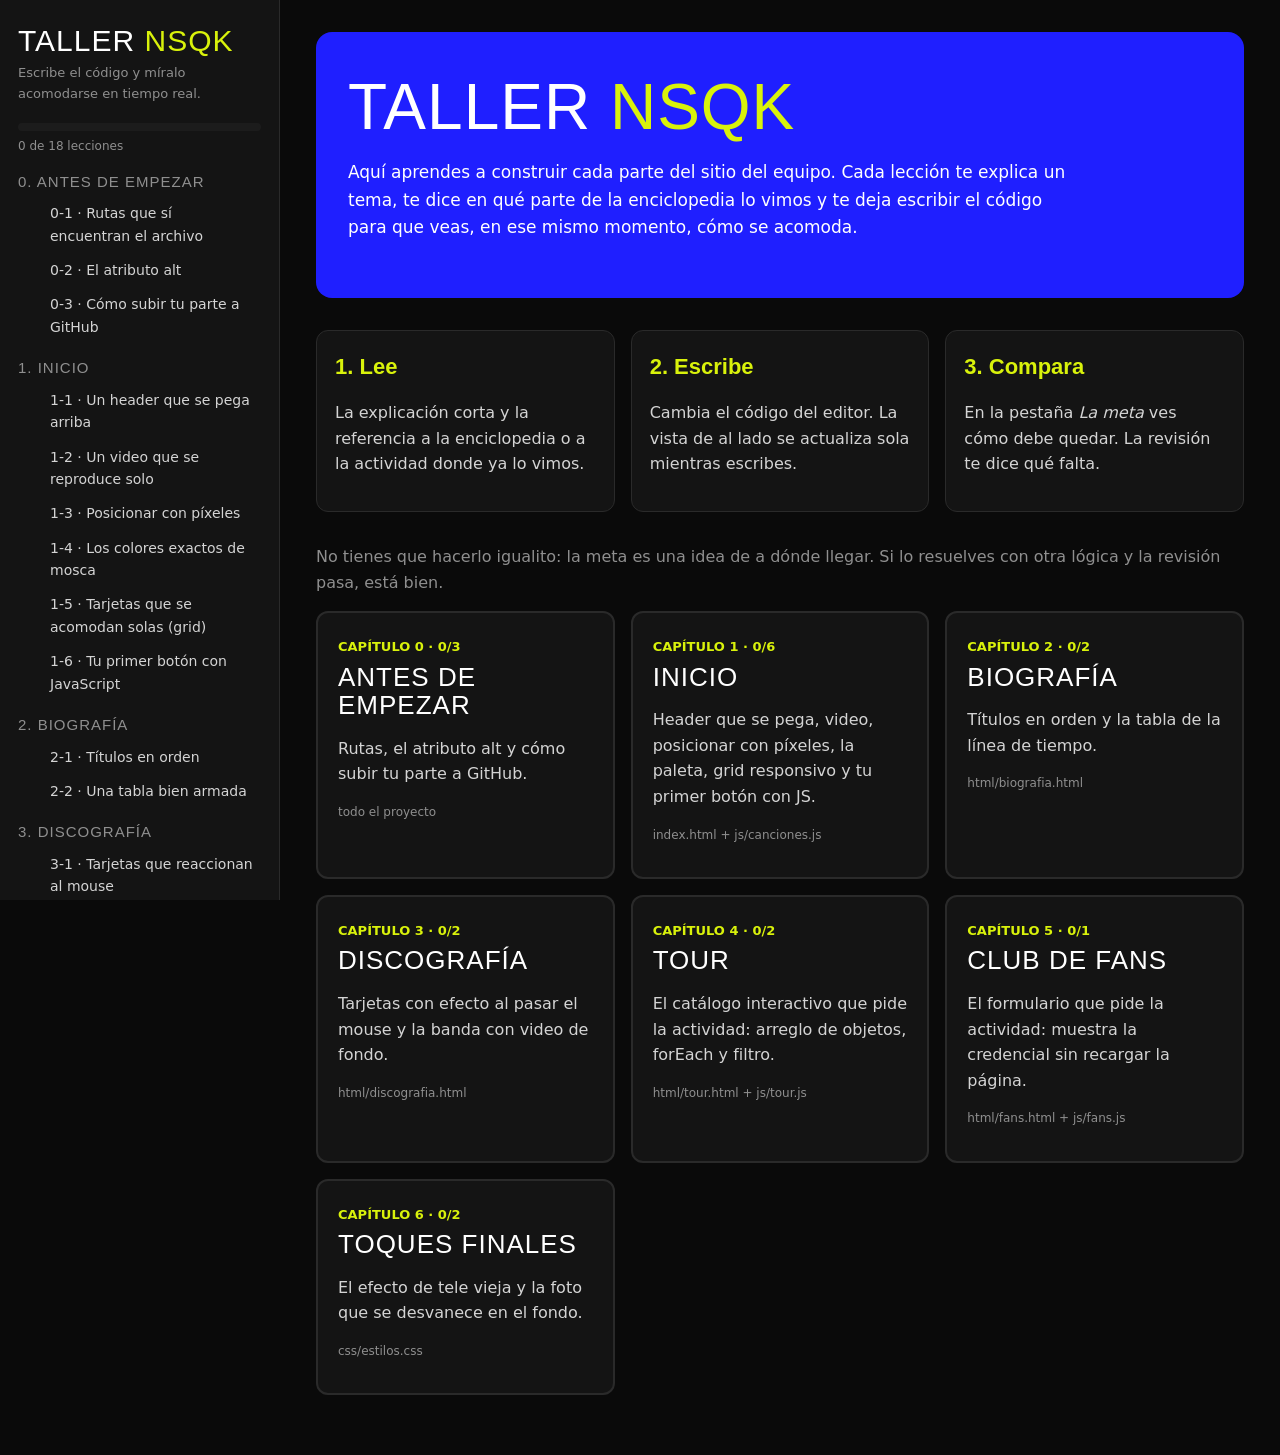
==== index.html @ 5218bdc2 "Taller NSQK: 18 lecciones interactivas para construir el sitio Editor con vista en vivo, la meta de " ====
<!DOCTYPE html>
<html lang="es">
<head>
    <meta charset="UTF-8">
    <meta name="viewport" content="width=device-width, initial-scale=1.0">
    <title>Taller NSQK</title>
    <link rel="stylesheet" href="css/taller.css">
</head>
<body>

    <div class="app">

        <!-- Menu de capitulos y lecciones (lo llena taller.js) -->
        <aside class="lateral" id="lateral">
            <a href="#" class="marca">Taller <span>NSQK</span></a>
            <p class="lema">Escribe el código y míralo acomodarse en tiempo real.</p>
            <div class="progreso">
                <div class="progreso-barra"><div id="progreso-relleno"></div></div>
                <p id="progreso-texto">0 de 0 lecciones</p>
            </div>
            <nav id="menu"></nav>
        </aside>

        <button class="boton-menu" id="boton-menu" type="button">☰ Lecciones</button>

        <main class="contenido" id="contenido"></main>

    </div>

    <script src="js/lecciones.js"></script>
    <script src="js/taller.js"></script>
</body>
</html>
---- css/taller.css ----
/* Taller NSQK: estilos de la herramienta (no del proyecto) */

:root {
    --fondo: #0a0a0a;
    --panel: #141414;
    --panel-2: #1c1c1c;
    --borde: #2a2a2a;
    --texto: #d4d4d4;
    --suave: #8f8f8f;
    --azul: #1f1fff;
    --verde: #d9f20b;
    --rojo: #f87171;
    --bien: #4ade80;
    --codigo: #0d0d14;
}

* { box-sizing: border-box; }

body {
    margin: 0;
    background-color: var(--fondo);
    color: var(--texto);
    font-family: "Segoe UI", system-ui, -apple-system, Arial, sans-serif;
    line-height: 1.6;
}

h1, h2, h3, .marca {
    font-family: Impact, "Arial Narrow Bold", "Arial Black", sans-serif;
    text-transform: uppercase;
    letter-spacing: 1px;
    font-weight: normal;
    color: white;
    line-height: 1.1;
}

a { color: var(--verde); }

code {
    font-family: Consolas, "Cascadia Code", monospace;
    background: var(--panel-2);
    border: 1px solid var(--borde);
    border-radius: 4px;
    padding: 1px 5px;
    font-size: 0.9em;
    color: #f5f5f5;
}

pre {
    background: var(--codigo);
    border: 1px solid var(--borde);
    border-radius: 8px;
    padding: 12px 14px;
    overflow-x: auto;
    font-size: 13px;
    line-height: 1.5;
}

pre code { background: none; border: 0; padding: 0; }

/* ===== Estructura: menu a la izquierda, leccion a la derecha ===== */
.app {
    display: grid;
    grid-template-columns: 280px minmax(0, 1fr);
    min-height: 100vh;
}

.lateral {
    position: sticky;
    top: 0;
    z-index: 20;
    height: 100vh;
    overflow-y: auto;
    background: var(--panel);
    border-right: 1px solid var(--borde);
    padding: 24px 18px;
}

.marca {
    display: block;
    font-size: 30px;
    text-decoration: none;
    color: white;
}

.marca span { color: var(--verde); }

.lema { color: var(--suave); font-size: 13px; margin: 6px 0 18px; }

.progreso-barra {
    height: 8px;
    background: var(--panel-2);
    border-radius: 99px;
    overflow: hidden;
}

#progreso-relleno {
    height: 100%;
    width: 0;
    background: var(--verde);
    transition: width 0.4s;
}

#progreso-texto { font-size: 12px; color: var(--suave); margin: 6px 0 18px; }

.capitulo-menu { margin-bottom: 16px; }

.capitulo-menu h3 {
    font-size: 15px;
    color: var(--suave);
    margin: 0 0 6px;
}

.capitulo-menu a {
    display: flex;
    gap: 8px;
    align-items: baseline;
    padding: 6px 8px;
    border-radius: 6px;
    color: var(--texto);
    text-decoration: none;
    font-size: 14px;
}

.capitulo-menu a:hover { background: var(--panel-2); }
.capitulo-menu a.activa { background: var(--azul); color: white; }
.capitulo-menu .marca-hecha { width: 16px; flex-shrink: 0; color: var(--bien); }

.boton-menu { display: none; }

.contenido {
    padding: 32px 36px 60px;
    min-width: 0;
}

/* ===== Pantalla de inicio ===== */
.portada {
    background: var(--azul);
    border-radius: 16px;
    padding: 40px 32px;
    margin-bottom: 32px;
}

.portada h1 { font-size: 64px; margin: 0; }
.portada h1 span { color: var(--verde); }
.portada p { color: white; max-width: 720px; font-size: 17px; }

.pasos {
    display: grid;
    grid-template-columns: repeat(3, minmax(0, 1fr));
    gap: 16px;
    margin-bottom: 32px;
}

.paso {
    background: var(--panel);
    border: 1px solid var(--borde);
    border-radius: 12px;
    padding: 18px;
}

.paso b { color: var(--verde); font-size: 22px; font-family: Impact, sans-serif; }

.tarjetas-capitulos {
    display: grid;
    grid-template-columns: repeat(auto-fill, minmax(250px, 1fr));
    gap: 16px;
}

.tarjeta-capitulo {
    display: block;
    background: var(--panel);
    border: 2px solid var(--borde);
    border-radius: 12px;
    padding: 20px;
    color: var(--texto);
    text-decoration: none;
    transition: border-color 0.2s, transform 0.2s;
}

.tarjeta-capitulo:hover { border-color: var(--verde); transform: translateY(-4px); }
.tarjeta-capitulo h2 { font-size: 26px; margin: 4px 0 8px; }
.tarjeta-capitulo .numero { color: var(--verde); font-size: 13px; font-weight: bold; text-transform: uppercase; }
.tarjeta-capitulo .archivo { font-size: 12px; color: var(--suave); }

/* ===== Pantalla de leccion ===== */
.encabezado-leccion .ruta-capitulo {
    color: var(--verde);
    font-weight: bold;
    font-size: 13px;
    text-transform: uppercase;
    letter-spacing: 1px;
}

.encabezado-leccion h1 { font-size: 44px; margin: 4px 0 20px; }

.leccion {
    display: grid;
    grid-template-columns: minmax(0, 1fr) minmax(0, 1fr);
    gap: 28px;
    align-items: start;
}

.leccion.solo-lectura { grid-template-columns: minmax(0, 820px); }

.columna-vista {
    position: sticky;
    top: 20px;
    z-index: 5;
}

.caja {
    background: var(--panel);
    border: 1px solid var(--borde);
    border-radius: 12px;
    padding: 18px 20px;
    margin-bottom: 18px;
}

.caja h2 { font-size: 20px; margin: 0 0 10px; }
.caja p:first-of-type { margin-top: 0; }

.caja-referencia { border-left: 4px solid var(--azul); }
.caja-referencia ul { margin: 0; padding-left: 20px; font-size: 14px; }

.caja-tarea { border-left: 4px solid var(--verde); }

.pistas summary { cursor: pointer; color: var(--verde); font-weight: bold; }
.pistas li { margin: 6px 0; }

/* Editor de codigo con numeros de linea */
.editor {
    display: flex;
    background: var(--codigo);
    border: 1px solid var(--borde);
    border-radius: 10px;
    overflow: hidden;
    font-family: Consolas, "Cascadia Code", monospace;
    font-size: 14px;
    line-height: 1.6;
}

.editor-etiqueta {
    font-size: 12px;
    color: var(--suave);
    margin: 0 0 6px;
}

.numeros {
    padding: 12px 10px;
    text-align: right;
    color: #4b4b5c;
    user-select: none;
    white-space: pre;
    overflow: hidden;
    border-right: 1px solid var(--borde);
    min-width: 42px;
}

.editor textarea {
    flex: 1;
    min-width: 0;
    min-height: 320px;
    background: transparent;
    color: #ececec;
    border: 0;
    outline: none;
    resize: vertical;
    padding: 12px;
    font: inherit;
    line-height: inherit;
    white-space: pre;
    overflow: auto;
    tab-size: 4;
}

.botones {
    display: flex;
    flex-wrap: wrap;
    gap: 10px;
    margin-top: 12px;
}

.boton {
    border: 0;
    border-radius: 99px;
    padding: 9px 18px;
    font-weight: bold;
    font-size: 14px;
    cursor: pointer;
    background: var(--panel-2);
    color: var(--texto);
    border: 1px solid var(--borde);
}

.boton:hover { border-color: var(--suave); }
.boton-principal { background: var(--verde); color: black; border-color: var(--verde); }
.boton-principal:hover { background: white; border-color: white; }

/* Vista previa */
.barra-vista {
    display: flex;
    flex-wrap: wrap;
    justify-content: space-between;
    gap: 8px;
    margin-bottom: 10px;
}

.pestanas, .tamanos { display: flex; gap: 6px; }

.pestana {
    background: var(--panel-2);
    border: 1px solid var(--borde);
    color: var(--texto);
    border-radius: 8px;
    padding: 6px 12px;
    font-size: 13px;
    cursor: pointer;
}

.pestana.activa { background: var(--azul); border-color: var(--azul); color: white; }

.marco-vista {
    height: 460px;
    background: #000;
    border: 1px solid var(--borde);
    border-radius: 12px;
    overflow: hidden;
}

.marco-vista iframe {
    display: block;
    width: 100%;
    height: 100%;
    border: 0;
    background: #000;
    margin: 0 auto;
}

.marco-vista.celular iframe {
    width: 375px;
    max-width: 100%;
    border-left: 1px dashed #333;
    border-right: 1px dashed #333;
}

.nota-meta { font-size: 12px; color: var(--suave); margin: 8px 0 0; }

/* Revision automatica */
.revision ul { list-style: none; margin: 0; padding: 0; }

.revision li {
    display: flex;
    gap: 10px;
    padding: 6px 0;
    border-bottom: 1px solid var(--borde);
    font-size: 14px;
}

.revision li:last-child { border-bottom: 0; }
.revision .icono { width: 18px; flex-shrink: 0; font-weight: bold; }
.revision .si .icono { color: var(--bien); }
.revision .no .icono { color: var(--rojo); }

.felicidades {
    background: var(--verde);
    color: black;
    border-radius: 12px;
    padding: 16px 20px;
    margin-bottom: 18px;
    display: flex;
    flex-wrap: wrap;
    gap: 12px;
    align-items: center;
    justify-content: space-between;
}

.felicidades strong { font-family: Impact, sans-serif; font-size: 24px; text-transform: uppercase; font-weight: normal; }
.felicidades .boton { background: black; color: white; border-color: black; }

.navegacion-leccion {
    display: flex;
    justify-content: space-between;
    gap: 12px;
    margin-top: 28px;
}

/* ===== Pantallas medianas: la vista va abajo del editor ===== */
@media (max-width: 1200px) {
    .leccion { grid-template-columns: minmax(0, 1fr); }
    .columna-vista { position: static; }
}

/* ===== Celular: el menu se esconde y se abre con un boton ===== */
@media (max-width: 860px) {
    .app { grid-template-columns: minmax(0, 1fr); }

    .lateral {
        position: fixed;
        inset: 0 auto 0 0;
        width: 290px;
        z-index: 40;
        transform: translateX(-100%);
        transition: transform 0.25s;
    }

    .lateral.abierta { transform: translateX(0); box-shadow: 0 0 0 100vmax rgba(0, 0, 0, 0.6); }

    .boton-menu {
        display: block;
        position: sticky;
        top: 0;
        z-index: 30;
        width: 100%;
        border: 0;
        border-bottom: 1px solid var(--borde);
        background: var(--panel);
        color: white;
        font-weight: bold;
        text-align: left;
        padding: 14px 16px;
        cursor: pointer;
    }

    .contenido { padding: 20px 16px 48px; }
    .portada { padding: 28px 20px; }
    .portada h1 { font-size: 44px; }
    .pasos { grid-template-columns: minmax(0, 1fr); }
    .encabezado-leccion h1 { font-size: 32px; }
    .marco-vista { height: 420px; }
}
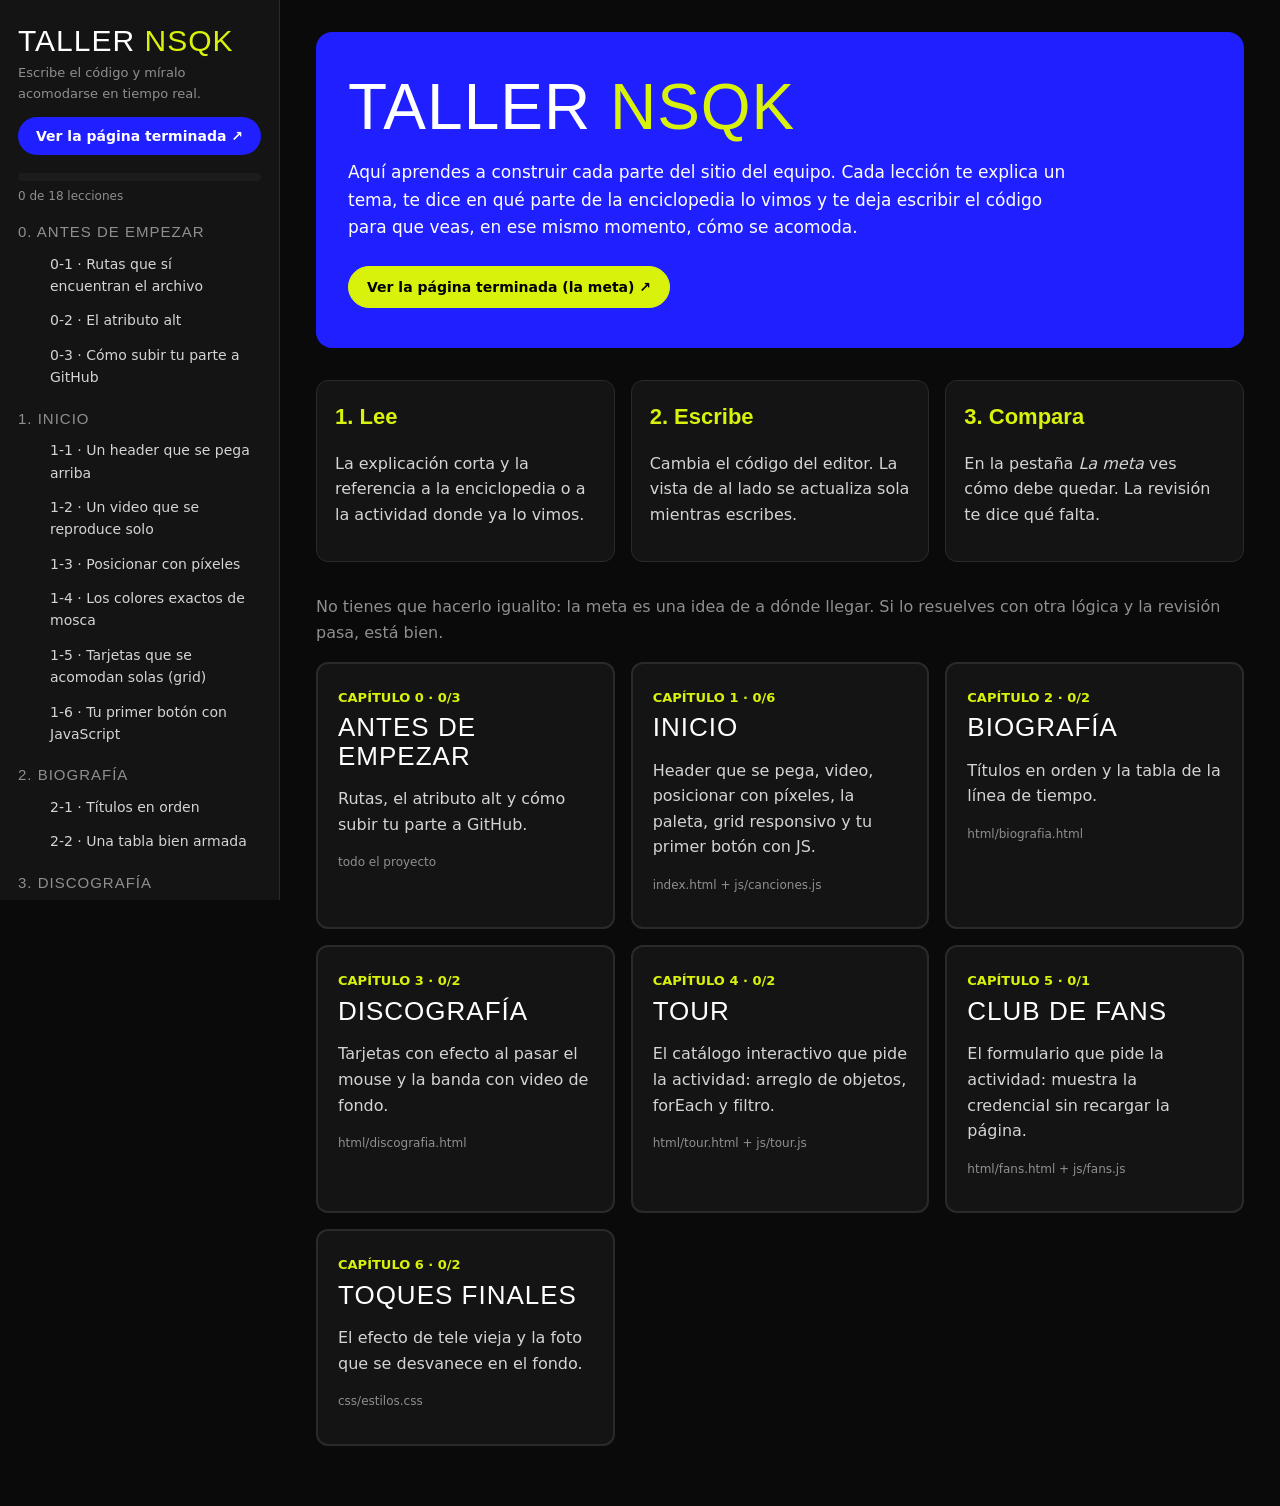
==== commit a04cab64: "Agrega la pagina terminada (la meta) en /meta y enlaces desde el taller" ====
--- a/index.html
+++ b/index.html
@@ -14,6 +14,7 @@
         <aside class="lateral" id="lateral">
             <a href="#" class="marca">Taller <span>NSQK</span></a>
             <p class="lema">Escribe el código y míralo acomodarse en tiempo real.</p>
+            <a href="meta/index.html" target="_blank" class="enlace-meta">Ver la página terminada ↗</a>
             <div class="progreso">
                 <div class="progreso-barra"><div id="progreso-relleno"></div></div>
                 <p id="progreso-texto">0 de 0 lecciones</p>
--- a/css/taller.css
+++ b/css/taller.css
@@ -84,7 +84,31 @@
 
 .marca span { color: var(--verde); }
 
-.lema { color: var(--suave); font-size: 13px; margin: 6px 0 18px; }
+.lema { color: var(--suave); font-size: 13px; margin: 6px 0 12px; }
+
+/* Enlace a la pagina terminada (la meta completa) */
+.enlace-meta {
+    display: block;
+    text-align: center;
+    background: var(--azul);
+    color: white;
+    font-weight: bold;
+    font-size: 14px;
+    text-decoration: none;
+    border-radius: 99px;
+    padding: 8px 12px;
+    margin-bottom: 18px;
+}
+
+.enlace-meta:hover { background: white; color: black; }
+
+.ver-meta-pagina {
+    display: inline-block;
+    margin-left: 10px;
+    font-size: 13px;
+    text-transform: none;
+    letter-spacing: 0;
+}
 
 .progreso-barra {
     height: 8px;
